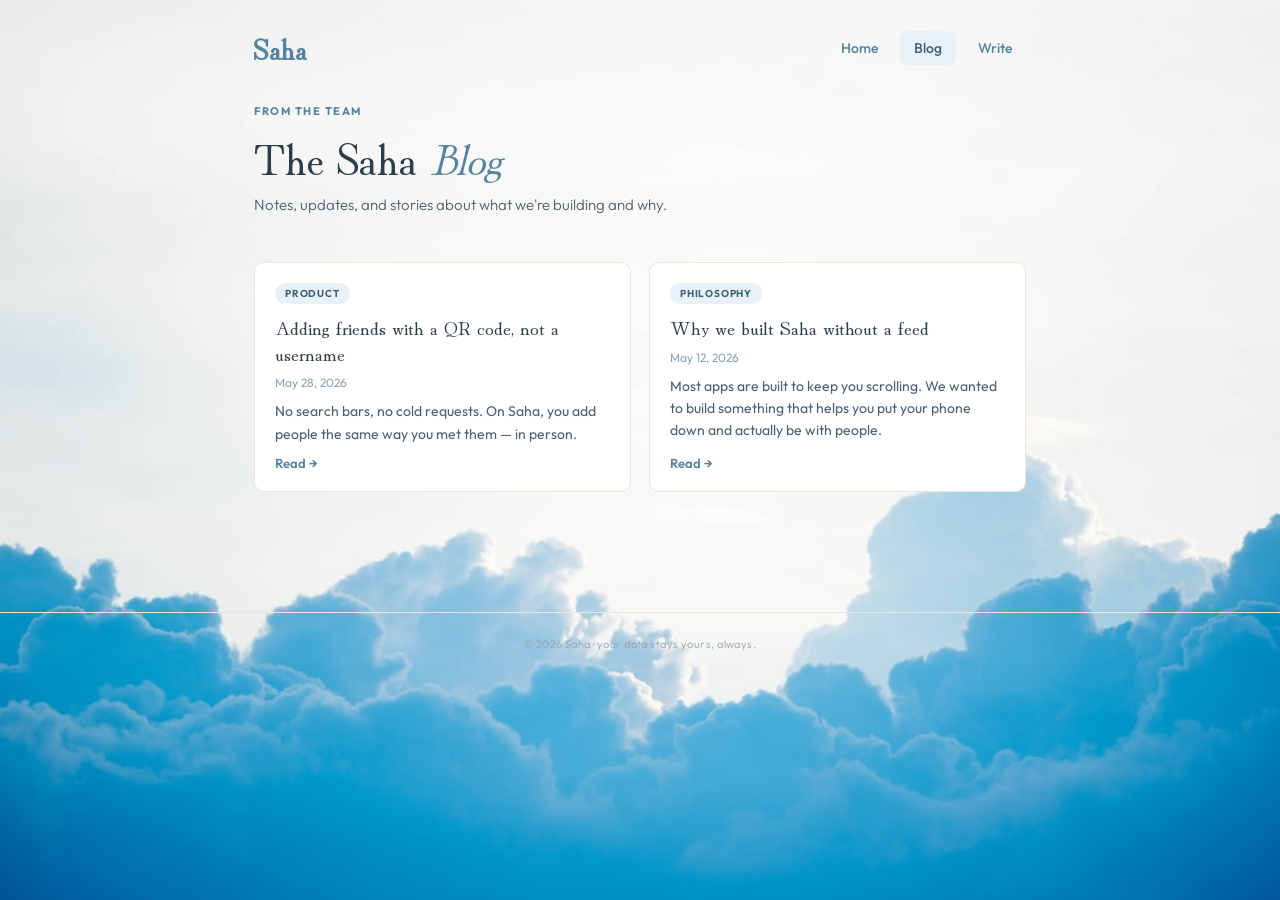
==== Main/blog.html @ 85520fe2 "New Website" ====
<!DOCTYPE html>
<html lang="en">
<head>
<meta charset="UTF-8" />
<meta name="viewport" content="width=device-width, initial-scale=1.0" />
<title>Saha — Blog</title>
<link rel="preconnect" href="https://fonts.googleapis.com" />
<link rel="preconnect" href="https://fonts.gstatic.com" crossorigin />
<link href="https://fonts.googleapis.com/css2?family=Hina+Mincho&family=Outfit:wght@300;400;500;600&display=swap" rel="stylesheet" />
<link rel="stylesheet" href="styles.css" />
<style>
      html, body {
  width: 100%; min-height: 100vh;
  background: url('Lowerclouds.jpg') no-repeat center center fixed;
  background-size: cover;
  color: var(--ink);

  overflow-x: hidden;
}
</style>
</head>
<body>
  <div class="stage">
    <nav class="site-nav">
      <div class="wordmark">Saha</div>
      <div class="nav-links">
        <a href="index.html" class="nav-link">Home</a>
        <a href="blog.html" class="nav-link active">Blog</a>
        <a href="write.html" class="nav-link">Write</a>
      </div>
    </nav>

    <div class="page-header">
      <div class="page-eyebrow">from the team</div>
      <h1 class="page-title">The Saha <em>Blog</em></h1>
      <p class="page-sub">Notes, updates, and stories about what we're building and why.</p>
    </div>

    <div id="posts" class="posts-grid"></div>
  </div>

  <footer class="site-footer">
    &copy; 2026 Saha · your data stays yours, always.
  </footer>

<script>
// Seed posts shown the first time the blog is opened.
const SEED_POSTS = [
  {
    id: 'seed-1',
    title: 'Why we built Saha without a feed',
    date: '2026-05-12',
    tag: 'Philosophy',
    excerpt: 'Most apps are built to keep you scrolling. We wanted to build something that helps you put your phone down and actually be with people.',
    content: `Most apps are built to keep you scrolling. We wanted to build something that helps you put your phone down and actually be with people.

When we started designing Saha, the first thing we threw out was the algorithmic feed. No ranking, no engagement scoring, no "you might also like." Just a simple, chronological stream of moments shared by people you actually chose.

It sounds small, but it changes everything. Without an algorithm optimizing for attention, there's no incentive to post for an audience — only for the people who were actually there.`
  },
  {
    id: 'seed-2',
    title: 'Adding friends with a QR code, not a username',
    date: '2026-05-28',
    tag: 'Product',
    excerpt: 'No search bars, no cold requests. On Saha, you add people the same way you met them — in person.',
    content: `No search bars, no cold requests. On Saha, you add people the same way you met them — in person.

Every account has a personal QR code. To connect, you scan each other's codes — that's it. No usernames to remember, no strangers sliding into anyone's profile.

It keeps your circle exactly what it should be: the people you actually know.`
  }
];

const STORAGE_KEY = 'saha_posts';

function loadPosts(){
  let stored;
  try {
    stored = JSON.parse(localStorage.getItem(STORAGE_KEY));
  } catch(e) { stored = null; }

  if (!Array.isArray(stored)) {
    stored = SEED_POSTS;
    localStorage.setItem(STORAGE_KEY, JSON.stringify(stored));
  }
  return stored;
}

function formatDate(d){
  try {
    return new Date(d).toLocaleDateString('en-US', { year:'numeric', month:'short', day:'numeric' });
  } catch(e){ return d; }
}

function render(){
  const posts = loadPosts()
    .filter(p => !p.draft)
    .sort((a,b) => new Date(b.date) - new Date(a.date));

  const container = document.getElementById('posts');

  if (posts.length === 0) {
    container.innerHTML = `
      <div class="empty-state" style="grid-column:1/-1">
        <div class="post-title">No posts yet</div>
        <p class="post-excerpt">Once your team publishes something, it'll show up here.</p>
        <a href="write.html" class="btn btn-primary" style="margin-top:16px">Write the first post</a>
      </div>`;
    return;
  }

  container.innerHTML = posts.map(p => `
    <article class="post-card">
      ${p.tag ? `<span class="post-tag">${escapeHtml(p.tag)}</span>` : ''}
      <div class="post-title">${escapeHtml(p.title)}</div>
      <div class="post-meta">${formatDate(p.date)}</div>
      <div class="post-excerpt">${escapeHtml(p.excerpt || '')}</div>
      <a class="read-more" href="post.html?id=${encodeURIComponent(p.id)}">Read →</a>
    </article>
  `).join('');
}

function escapeHtml(s){
  const div = document.createElement('div');
  div.textContent = s || '';
  return div.innerHTML;
}

render();
</script>
</body>
</html>
---- Main/styles.css ----
/* ===== Saha — shared styles ===== */
* { margin: 0; padding: 0; box-sizing: border-box; }

:root {
  --blue:     #56839F;
  --blue-d:   #3d6278;
  --blue-l:   #8aafc7;
  --blue-xl:  #c2d8e8;
  --blue-xxl: #e8f1f7;
  --cream:    #FBF4EF;
  --cream-d:  #ede4dc;
  --ink:      #2a3d4a;
  --ink-l:    #4a6070;
  --muted:    #8aA4b2;
  --warm:     #c47c5a;

  --font-display: 'Hina Mincho', serif;
  --font-body: 'Outfit', sans-serif;
}

html, body {
  background: var(--cream);
  color: var(--ink);
  font-family: var(--font-body);
  min-height: 100vh;
}

a { color: var(--blue); text-decoration: none; }

.stage {
  max-width: 820px;
  margin: 0 auto;
  padding: 0 24px 80px;
}

/* ── Nav ── */
nav.site-nav {
  display: flex;
  align-items: center;
  justify-content: space-between;
  padding: 28px 0;
}
.wordmark {
  font-family: var(--font-display);
  font-size: 28px;
  font-weight: 700;
  color: var(--blue);
  letter-spacing: 0.04em;
}
.nav-links { display: flex; gap: 8px; align-items: center; }
.nav-link {
  font-size: 14px;
  color: var(--blue);
  font-weight: 500;
  padding: 8px 14px;
  border-radius: 8px;
  transition: background .15s;
}
.nav-link:hover { background: var(--blue-xxl); }
.nav-link.active { background: var(--blue-xxl); color: var(--blue-d); }

/* ── Page header ── */
.page-header { padding: 8px 0 36px; }
.page-eyebrow {
  font-size: 11px; letter-spacing: 0.14em; font-weight: 700;
  text-transform: uppercase; color: var(--blue); margin-bottom: 14px;
}
.page-title {
  font-family: var(--font-display);
  font-size: 44px; font-weight: 300; line-height: 1.1;
  color: var(--ink); margin-bottom: 12px;
}
.page-title em { font-style: italic; color: var(--blue); }
.page-sub {
  font-size: 15px; font-weight: 300; color: var(--ink-l);
  line-height: 1.7; max-width: 480px;
}

/* ── Buttons ── */
.btn {
  display: inline-flex; align-items: center; justify-content: center;
  padding: 13px 28px; border-radius: 10px;
  font-size: 14px; font-weight: 500; font-family: var(--font-body);
  border: none; cursor: pointer; text-decoration: none;
  letter-spacing: 0.02em; transition: background .2s, transform .2s, border-color .2s, color .2s;
}
.btn-primary { background: var(--blue); color: #fff; }
.btn-primary:hover { background: var(--blue-d); transform: translateY(-1px); }
.btn-secondary {
  background: transparent; color: var(--blue);
  border: 1.5px solid var(--blue-xl);
}
.btn-secondary:hover { border-color: var(--blue); background: var(--blue-xxl); }

/* ── Blog grid ── */
.posts-grid {
  display: grid;
  grid-template-columns: 1fr 1fr;
  gap: 18px;
  margin-top: 8px;
}
.post-card {
  background: #fff;
  border: 1px solid var(--cream-d);
  border-radius: 10px;
  padding: 20px;
  display: flex; flex-direction: column; gap: 10px;
  transition: transform .25s, box-shadow .25s, border-color .25s;
}
.post-card:hover {
  transform: translateY(-4px);
  box-shadow: 0 12px 28px rgba(86,131,159,.10);
  border-color: var(--blue-xl);
}
.post-tag {
  display: inline-block; align-self: flex-start;
  font-size: 10px; font-weight: 700; letter-spacing: 0.08em;
  text-transform: uppercase; color: var(--blue-d);
  background: var(--blue-xxl); padding: 4px 10px; border-radius: 100px;
}
.post-title {
  font-family: var(--font-display);
  font-size: 19px; font-weight: 500; color: var(--ink); line-height: 1.35;
}
.post-meta { font-size: 12px; color: var(--muted); }
.post-excerpt { font-size: 14px; color: var(--ink-l); line-height: 1.6; flex-grow: 1; }
.read-more { font-weight: 600; font-size: 13px; color: var(--blue); align-self: flex-start; }
.read-more:hover { text-decoration: underline; }

.empty-state {
  text-align: center; padding: 56px 24px;
  border: 1px dashed var(--blue-xl); border-radius: 12px;
  color: var(--ink-l);
}
.empty-state .post-title { margin-bottom: 6px; }

/* ── Post page ── */
.post-article .post-meta { margin-bottom: 4px; }
.post-article h1 {
  font-family: var(--font-display);
  font-size: 38px; font-weight: 400; line-height: 1.15;
  color: var(--ink); margin: 6px 0 18px;
}
.post-body {
  background: #fff; border: 1px solid var(--cream-d); border-radius: 10px;
  padding: 28px; font-size: 16px; line-height: 1.75; color: var(--ink-l);
}
.post-body h1, .post-body h2, .post-body h3 {
  font-family: var(--font-display); color: var(--ink); margin: 1.2em 0 .5em;
}
.post-body p { margin-bottom: 1em; }
.post-body img { max-width: 100%; border-radius: 8px; }
.post-body blockquote {
  border-left: 3px solid var(--blue-xl); padding-left: 16px;
  color: var(--muted); font-style: italic; margin: 1em 0;
}
.post-body code {
  background: var(--blue-xxl); padding: 2px 6px; border-radius: 4px;
  font-size: 0.9em;
}
.post-body pre {
  background: var(--ink); color: var(--cream); padding: 16px;
  border-radius: 8px; overflow-x: auto; margin: 1em 0;
}
.post-body pre code { background: none; padding: 0; color: inherit; }

.back-link { display: inline-block; margin-bottom: 18px; font-size: 14px; font-weight: 500; }
.back-link:hover { text-decoration: underline; }

/* ── Write / form page ── */
.field { margin-bottom: 18px; }
.field label {
  display: block; font-size: 13px; font-weight: 600;
  color: var(--ink); margin-bottom: 6px;
}
.field .hint { font-size: 12px; color: var(--muted); margin-top: 6px; }
.field input,
.field textarea,
.field select {
  width: 100%; padding: 12px 14px; border-radius: 8px;
  border: 1px solid var(--cream-d); background: #fff;
  font-family: var(--font-body); font-size: 14px; color: var(--ink);
}
.field input:focus,
.field textarea:focus,
.field select:focus {
  outline: none; border-color: var(--blue-l);
  box-shadow: 0 0 0 3px var(--blue-xxl);
}
.field textarea { resize: vertical; line-height: 1.6; }
.row-2 { display: grid; grid-template-columns: 1fr 1fr; gap: 14px; }

.form-card {
  background: #fff; border: 1px solid var(--cream-d); border-radius: 10px;
  padding: 28px; margin-top: 8px;
}
.form-actions { display: flex; gap: 12px; align-items: center; margin-top: 8px; }
.status-msg {
  margin-top: 14px; font-size: 13px; color: var(--blue-d);
  background: var(--blue-xxl); padding: 10px 14px; border-radius: 8px;
  display: none;
}
.status-msg.show { display: block; }

.draft-list { margin-top: 32px; }
.draft-list h3 {
  font-family: var(--font-display); font-size: 18px; font-weight: 500;
  color: var(--ink); margin-bottom: 12px;
}
.draft-item {
  display: flex; align-items: center; justify-content: space-between;
  background: #fff; border: 1px solid var(--cream-d); border-radius: 8px;
  padding: 12px 16px; margin-bottom: 8px;
}
.draft-item .draft-name { font-size: 14px; font-weight: 500; color: var(--ink); }
.draft-item .draft-date { font-size: 12px; color: var(--muted); }
.draft-actions { display: flex; gap: 8px; }
.draft-actions button {
  font-size: 12px; padding: 6px 12px; border-radius: 6px; border: 1px solid var(--cream-d);
  background: var(--cream); cursor: pointer; color: var(--ink-l);
}
.draft-actions button:hover { border-color: var(--blue-l); color: var(--blue); }
.draft-actions .danger:hover { border-color: #c47c5a; color: #c47c5a; }

/* ── Footer ── */
footer.site-footer {
  border-top: 1px solid var(--cream-d);
  padding: 24px 0; text-align: center;
  font-size: 11px; color: var(--muted); font-weight: 300;
  letter-spacing: 0.04em; margin-top: 40px;
}

/* ── Responsive ── */
@media (max-width: 640px) {
  .posts-grid { grid-template-columns: 1fr; }
  .row-2 { grid-template-columns: 1fr; }
  .page-title { font-size: 32px; }
  .post-article h1 { font-size: 28px; }
  .nav-links { gap: 4px; }
}
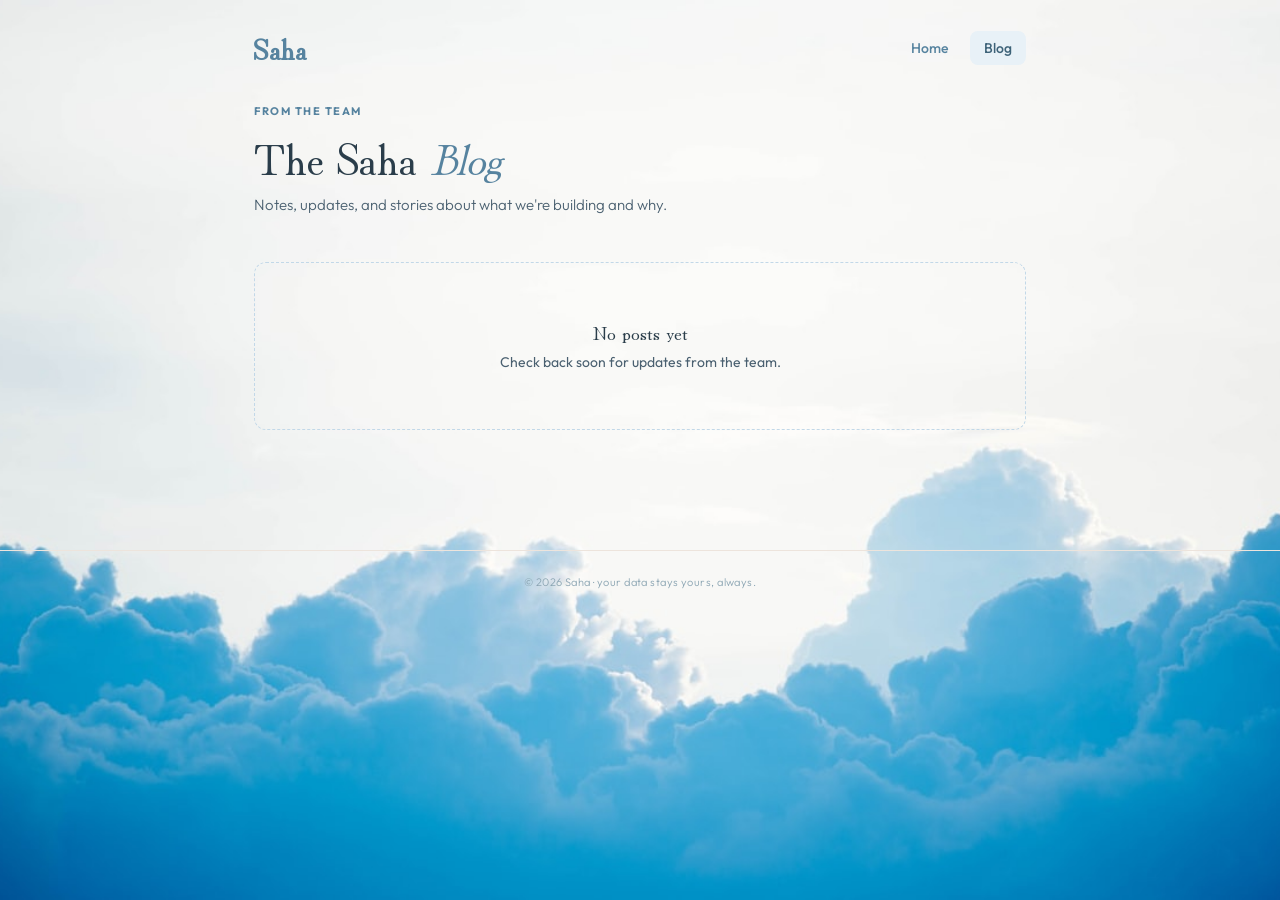
==== commit 9465e1dd: "Refactor blog.html to load posts asynchronously Updated blog.html to use async loading for posts and" ====
--- a/Main/blog.html
+++ b/Main/blog.html
@@ -26,7 +26,6 @@
       <div class="nav-links">
         <a href="index.html" class="nav-link">Home</a>
         <a href="blog.html" class="nav-link active">Blog</a>
-        <a href="write.html" class="nav-link">Write</a>
       </div>
     </nav>
 
@@ -44,47 +43,16 @@
   </footer>
 
 <script>
-// Seed posts shown the first time the blog is opened.
-const SEED_POSTS = [
-  {
-    id: 'seed-1',
-    title: 'Why we built Saha without a feed',
-    date: '2026-05-12',
-    tag: 'Philosophy',
-    excerpt: 'Most apps are built to keep you scrolling. We wanted to build something that helps you put your phone down and actually be with people.',
-    content: `Most apps are built to keep you scrolling. We wanted to build something that helps you put your phone down and actually be with people.
-
-When we started designing Saha, the first thing we threw out was the algorithmic feed. No ranking, no engagement scoring, no "you might also like." Just a simple, chronological stream of moments shared by people you actually chose.
-
-It sounds small, but it changes everything. Without an algorithm optimizing for attention, there's no incentive to post for an audience — only for the people who were actually there.`
-  },
-  {
-    id: 'seed-2',
-    title: 'Adding friends with a QR code, not a username',
-    date: '2026-05-28',
-    tag: 'Product',
-    excerpt: 'No search bars, no cold requests. On Saha, you add people the same way you met them — in person.',
-    content: `No search bars, no cold requests. On Saha, you add people the same way you met them — in person.
-
-Every account has a personal QR code. To connect, you scan each other's codes — that's it. No usernames to remember, no strangers sliding into anyone's profile.
-
-It keeps your circle exactly what it should be: the people you actually know.`
+async function loadPosts(){
+  try {
+    const res = await fetch('posts.json', { cache: 'no-store' });
+    if (!res.ok) throw new Error('Failed to load posts.json');
+    const posts = await res.json();
+    return Array.isArray(posts) ? posts : [];
+  } catch (e) {
+    console.error(e);
+    return [];
   }
-];
-
-const STORAGE_KEY = 'saha_posts';
-
-function loadPosts(){
-  let stored;
-  try {
-    stored = JSON.parse(localStorage.getItem(STORAGE_KEY));
-  } catch(e) { stored = null; }
-
-  if (!Array.isArray(stored)) {
-    stored = SEED_POSTS;
-    localStorage.setItem(STORAGE_KEY, JSON.stringify(stored));
-  }
-  return stored;
 }
 
 function formatDate(d){
@@ -93,8 +61,14 @@
   } catch(e){ return d; }
 }
 
-function render(){
-  const posts = loadPosts()
+function escapeHtml(s){
+  const div = document.createElement('div');
+  div.textContent = s || '';
+  return div.innerHTML;
+}
+
+async function render(){
+  const posts = (await loadPosts())
     .filter(p => !p.draft)
     .sort((a,b) => new Date(b.date) - new Date(a.date));
 
@@ -104,8 +78,7 @@
     container.innerHTML = `
       <div class="empty-state" style="grid-column:1/-1">
         <div class="post-title">No posts yet</div>
-        <p class="post-excerpt">Once your team publishes something, it'll show up here.</p>
-        <a href="write.html" class="btn btn-primary" style="margin-top:16px">Write the first post</a>
+        <p class="post-excerpt">Check back soon for updates from the team.</p>
       </div>`;
     return;
   }
@@ -121,13 +94,7 @@
   `).join('');
 }
 
-function escapeHtml(s){
-  const div = document.createElement('div');
-  div.textContent = s || '';
-  return div.innerHTML;
-}
-
 render();
 </script>
 </body>
-</html>+</html>
